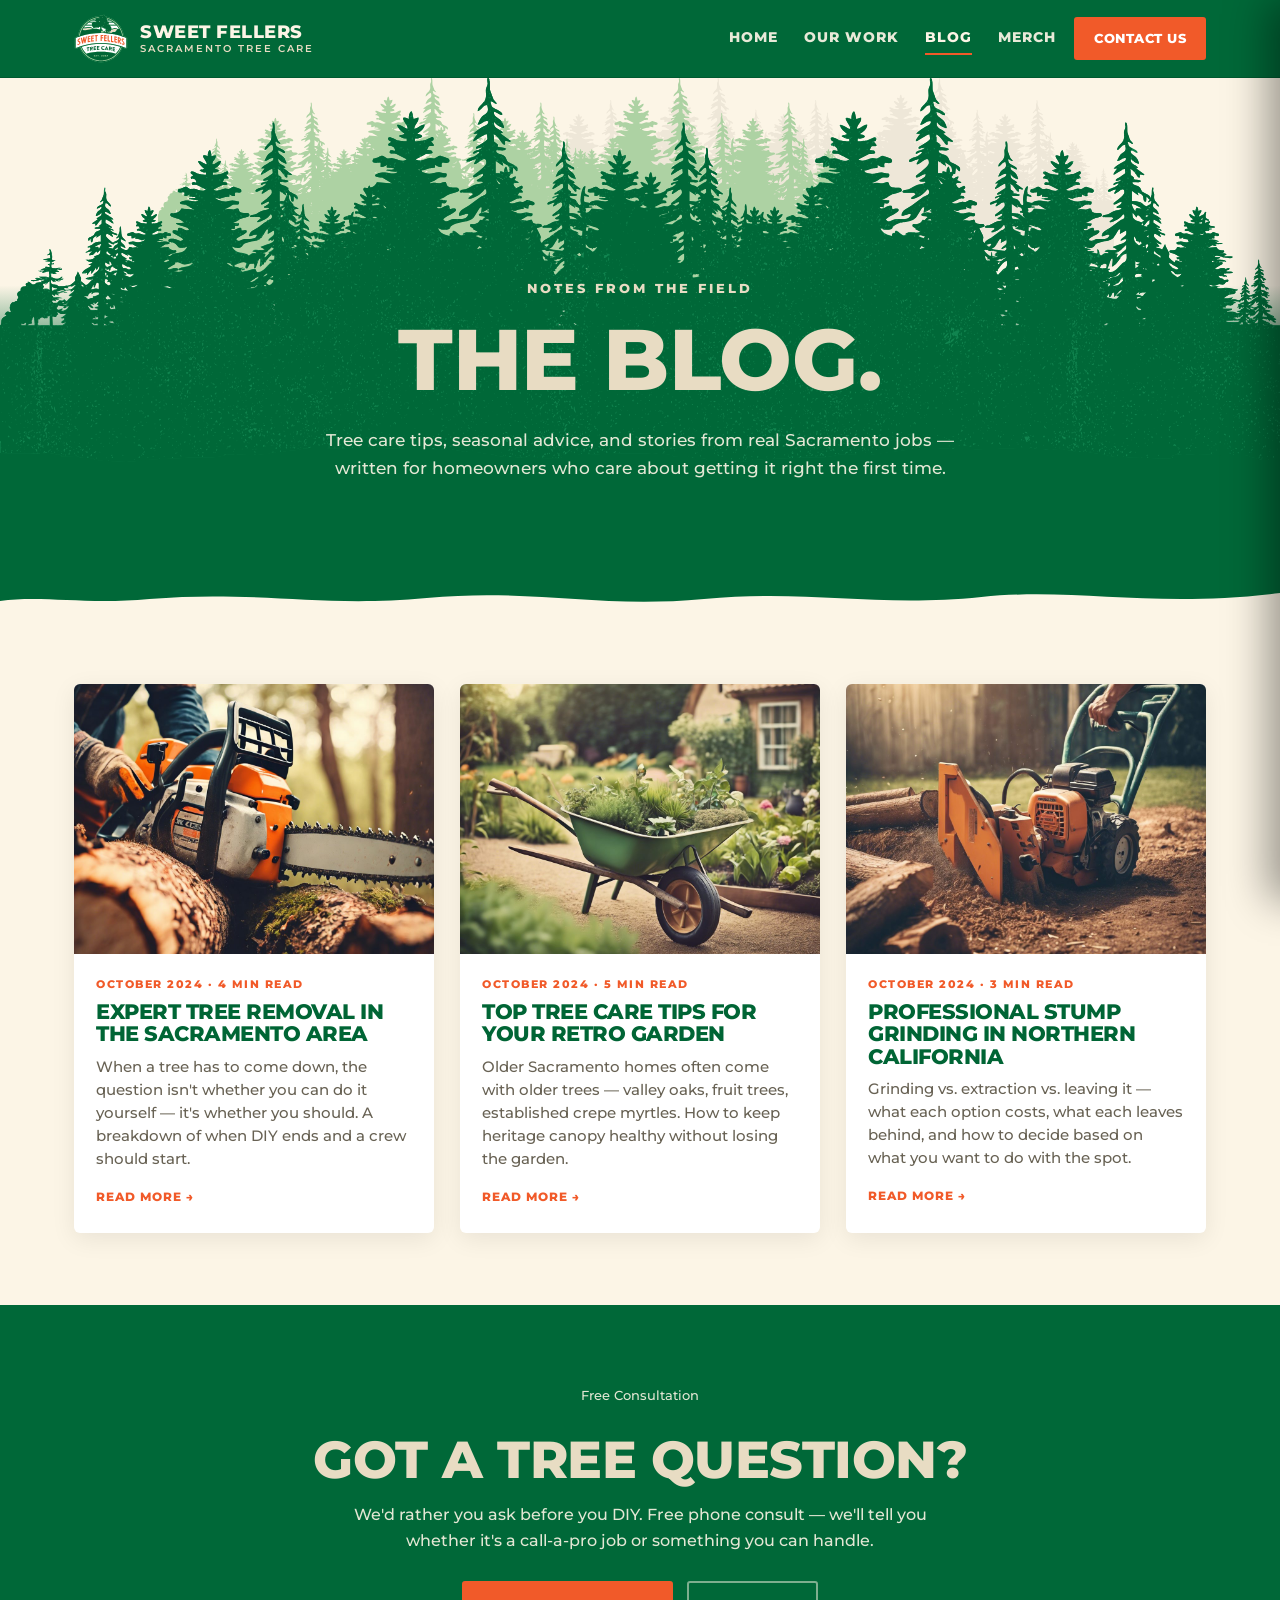
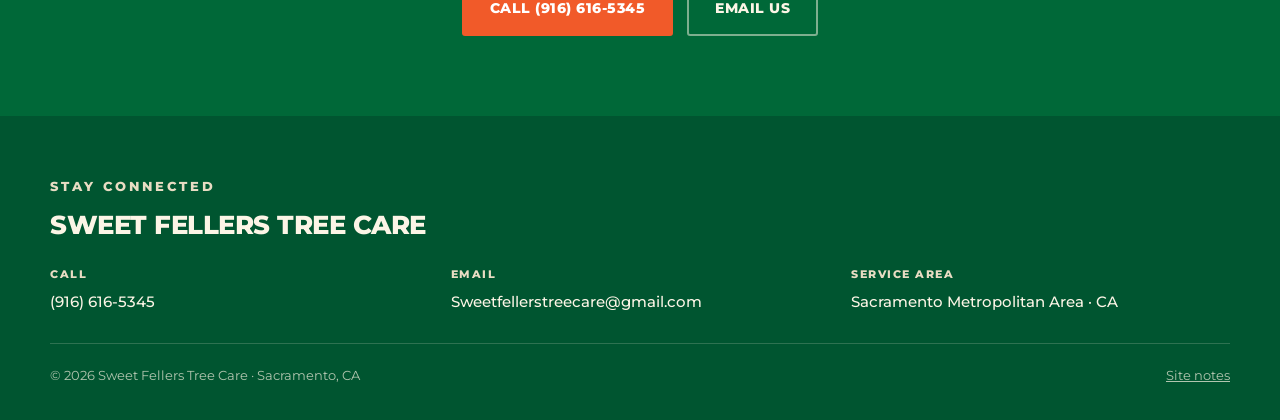
==== blog.html @ e14c0d80 "push 1 060226" ====
<!DOCTYPE html>
<html lang="en">
<head>
<meta charset="UTF-8">
<meta name="viewport" content="width=device-width, initial-scale=1">
<title>Blog · Sweet Fellers Tree Care · Tips &amp; Stories</title>
<meta name="description" content="Notes from the field — tree care tips, stories, and seasonal advice from Sweet Fellers, Sacramento's premier tree service.">
<meta name="robots" content="noindex, nofollow">
<meta name="theme-color" content="#006838">
<script src="/escrow/js/gate.js"></script>
<link rel="preconnect" href="https://fonts.googleapis.com">
<link rel="preconnect" href="https://fonts.gstatic.com" crossorigin>
<link href="https://fonts.googleapis.com/css2?family=Montserrat:wght@500;600;700;800;900&display=swap" rel="stylesheet">
<link rel="stylesheet" href="assets/pages.css">
</head>
<body>

<header class="sf-header">
  <div class="sf-header__in">
    <a href="index.html" class="sf-brand">
      <img src="assets/logo.svg" alt="Sweet Fellers tree emblem">
      <span class="wm"><span class="nm">SWEET FELLERS</span><span class="tg">SACRAMENTO TREE CARE</span></span>
    </a>
    <nav class="sf-nav" aria-label="Primary">
      <a href="index.html">Home</a>
      <a href="gallery.html">Our Work</a>
      <a href="blog.html" aria-current="page">Blog</a>
      <a href="shop.html">Merch</a>
    </nav>
    <a href="mailto:Sweetfellerstreecare@gmail.com?subject=Sweet%20Fellers%20enquiry" class="sf-cta">Contact Us</a>
    <button class="sf-burger" aria-label="Open menu" onclick="sfOpen()"><span></span><span></span><span></span></button>
  </div>
</header>

<section class="sf-hero">
  <div class="sf-hero__in">
    <p class="sf-eyebrow">Notes From The Field</p>
    <h1>The Blog.</h1>
    <p class="lede">Tree care tips, seasonal advice, and stories from real Sacramento jobs — written for homeowners who care about getting it right the first time.</p>
  </div>
</section>
<span class="torn" aria-hidden="true"><svg viewBox="0 0 1200 34" preserveAspectRatio="none"><path d="M0,0 L1200,0 L1200,15 C1080,31 1010,9 920,19 C820,30 760,11 660,21 C560,31 500,10 400,20 C300,30 240,12 140,21 C80,27 40,17 0,23 Z" fill="#006838"/></svg></span>

<section class="sf-section">
  <div class="sf-grid">
    <article class="sf-card"><div class="ph" style="background-image:url('assets/blog-tree-removal.jpg')"></div>
      <div class="body"><p class="place">October 2024 · 4 min read</p><h4>Expert Tree Removal in the Sacramento Area</h4>
        <p>When a tree has to come down, the question isn't whether you can do it yourself — it's whether you should. A breakdown of when DIY ends and a crew should start.</p>
        <span class="more">Read more →</span></div></article>
    <article class="sf-card"><div class="ph" style="background-image:url('assets/blog-retro-garden.jpg')"></div>
      <div class="body"><p class="place">October 2024 · 5 min read</p><h4>Top Tree Care Tips for Your Retro Garden</h4>
        <p>Older Sacramento homes often come with older trees — valley oaks, fruit trees, established crepe myrtles. How to keep heritage canopy healthy without losing the garden.</p>
        <span class="more">Read more →</span></div></article>
    <article class="sf-card"><div class="ph" style="background-image:url('assets/blog-stump-grinding.jpg')"></div>
      <div class="body"><p class="place">October 2024 · 3 min read</p><h4>Professional Stump Grinding in Northern California</h4>
        <p>Grinding vs. extraction vs. leaving it — what each option costs, what each leaves behind, and how to decide based on what you want to do with the spot.</p>
        <span class="more">Read more →</span></div></article>
  </div>
</section>

<section class="sf-finalcta">
  <p class="sf-eyebrow">Free Consultation</p>
  <h2>Got a tree question?</h2>
  <p>We'd rather you ask before you DIY. Free phone consult — we'll tell you whether it's a call-a-pro job or something you can handle.</p>
  <div class="sf-cta-row">
    <a href="tel:+19166165345" class="btn primary">Call (916) 616-5345</a>
    <a href="mailto:Sweetfellerstreecare@gmail.com" class="btn outline">Email Us</a>
  </div>
</section>

<footer class="sf-footer">
  <div class="sf-footer__in">
    <p class="sf-eyebrow">Stay Connected</p>
    <h3>Sweet Fellers Tree Care</h3>
    <div class="sf-foot-grid">
      <div class="sf-foot-item"><span class="label">Call</span><a href="tel:+19166165345">(916) 616-5345</a></div>
      <div class="sf-foot-item"><span class="label">Email</span><a href="mailto:Sweetfellerstreecare@gmail.com">Sweetfellerstreecare@gmail.com</a></div>
      <div class="sf-foot-item"><span class="label">Service Area</span><span class="v">Sacramento Metropolitan Area · CA</span></div>
    </div>
    <div class="sf-legal">
      <span>© <span id="sf-yr">2026</span> Sweet Fellers Tree Care · Sacramento, CA</span>
      <span><a href="navi-notes.html">Site notes</a></span>
    </div>
  </div>
</footer>

<div class="sf-drawer-ov" onclick="sfClose()"></div>
<aside class="sf-drawer" aria-label="Site menu">
  <button class="x" aria-label="Close menu" onclick="sfClose()">&times;</button>
  <a href="index.html" style="color:var(--tan)">Home</a>
  <a href="gallery.html">Our Work</a>
  <a href="blog.html">Blog</a>
  <a href="shop.html">Merch</a>
  <a href="mailto:Sweetfellerstreecare@gmail.com">Contact</a>
  <a href="tel:+19166165345">Call (916) 616-5345</a>
</aside>

<script>
function sfOpen(){document.querySelector('.sf-drawer').classList.add('open');document.querySelector('.sf-drawer-ov').classList.add('open');}
function sfClose(){document.querySelector('.sf-drawer').classList.remove('open');document.querySelector('.sf-drawer-ov').classList.remove('open');}
var y=document.getElementById('sf-yr');if(y)y.textContent=new Date().getFullYear();
</script>
</body>
</html>
---- assets/pages.css ----
/* Sweet Fellers — shared styling for the secondary pages (Our Work, Blog, Merch,
   Navi Notes). Echoes the 1:1 main page: forest green / cream / rust, Montserrat,
   organic feel, "Stay Connected" footer. Responsive (the main index is a fixed
   1728px Figma repro; these are normal fluid pages in the same visual language). */

:root{
  --green:#006838;          /* brand green (hero/footer/cta) */
  --green-dark:#005530;      /* darker green for depth */
  --green-head:#006535;      /* services heading green */
  --cream:#fcf5e6;           /* warm body bg */
  --tan:#e8dcc3;             /* headline tan on green */
  --rust:#f15a29;            /* the one "act" color */
  --rust-dark:#d94c1f;
  --ink:#686254;             /* body gray on cream */
  --soft-green:#add2a3;      /* soft testimonial green */
  --line:rgba(104,98,84,.18);
  --maxw:1180px;
  --font:'Montserrat',system-ui,-apple-system,'Segoe UI',sans-serif;
}
*,*::before,*::after{box-sizing:border-box;margin:0;padding:0}
html{scroll-behavior:smooth}
body{font-family:var(--font);background:var(--cream);color:var(--ink);line-height:1.6;
  -webkit-font-smoothing:antialiased}
img{max-width:100%;display:block}
a{color:inherit;text-decoration:none}
h1,h2,h3,h4{font-weight:800;text-transform:uppercase;line-height:1.05;letter-spacing:-.5px}

/* ── header ─────────────────────────────────────────────── */
.sf-header{position:sticky;top:0;z-index:50;background:var(--green);
  border-bottom:1px solid rgba(0,0,0,.15)}
.sf-header__in{max-width:var(--maxw);margin:0 auto;display:flex;align-items:center;
  gap:18px;padding:14px 24px}
.sf-brand{display:flex;align-items:center;gap:12px;margin-right:auto}
.sf-brand img{width:54px;height:auto}
.sf-brand .wm{display:flex;flex-direction:column;line-height:1}
.sf-brand .wm .nm{font-weight:800;font-size:18px;color:var(--cream);letter-spacing:.5px}
.sf-brand .wm .tg{font-weight:600;font-size:10px;color:var(--tan);letter-spacing:2px;margin-top:3px}
.sf-nav{display:flex;gap:26px}
.sf-nav a{font-weight:800;font-size:14px;text-transform:uppercase;letter-spacing:1px;
  color:var(--cream);opacity:.92;padding:4px 0;border-bottom:2px solid transparent;transition:.15s}
.sf-nav a:hover,.sf-nav a[aria-current="page"]{opacity:1;border-bottom-color:var(--rust)}
.sf-cta{background:var(--rust);color:#fff;font-weight:800;font-size:13px;text-transform:uppercase;
  letter-spacing:.5px;padding:11px 20px;border-radius:3px;transition:.15s}
.sf-cta:hover{background:var(--rust-dark)}
.sf-burger{display:none;background:transparent;border:0;cursor:pointer;flex-direction:column;
  gap:5px;padding:6px}
.sf-burger span{width:24px;height:2px;background:var(--cream);border-radius:2px}

/* ── organic torn edge (green↔cream) ────────────────────── */
.torn{display:block;width:100%;height:34px;line-height:0}
.torn svg{width:100%;height:100%;display:block}

/* ── hero / subhero band ────────────────────────────────── */
/* Hero echoes the homepage's LAYERED treeline (Figma depth): a cream sky fading into
   the green band, with the dark front canopy (imgGroup3, full-width, bottom-anchored)
   in front and the pale (imgVector) + soft-green (imgVector1) distant rows behind it,
   offset horizontally and sized smaller (auto height = natural aspect, no horizontal
   stretch). The back rows sit higher (position:top) so their baselines land in the
   cream zone, not on green — so no stray cream seam line. */
.sf-hero{position:relative;background:var(--green);color:var(--cream);overflow:hidden;
  padding:200px 24px 96px;text-align:center}
/* cream→green sky: soft fade, bottom is solid green so the strip's own edge is
   invisible against the hero behind it. */
.sf-hero::before{content:"";position:absolute;left:0;right:0;top:0;
  height:clamp(240px,30vw,440px);z-index:0;
  background:linear-gradient(var(--cream) 0%,var(--cream) 54%,var(--green) 80%,var(--green) 100%)}
/* layered treeline: dark front (full) + pale & soft-green distant rows offset behind. */
.sf-hero::after{content:"";position:absolute;left:0;right:0;top:0;
  height:clamp(240px,30vw,440px);z-index:1;pointer-events:none;
  background:
    url('imgGroup3.svg') no-repeat bottom center,
    url('imgVector1.svg') no-repeat 28% top,
    url('imgVector.svg') no-repeat 74% top;
  background-size:100% 100%, 56% auto, 50% auto}
.sf-hero__in{position:relative;z-index:2;max-width:900px;margin:0 auto}
.sf-eyebrow{font-weight:800;font-size:13px;letter-spacing:3px;text-transform:uppercase;
  color:var(--tan);margin-bottom:16px}
.sf-hero h1{font-size:clamp(40px,7vw,86px);color:var(--tan)}
.sf-hero p.lede{margin:22px auto 0;max-width:640px;font-weight:500;font-size:17px;
  color:rgba(252,245,230,.9);text-transform:none;letter-spacing:0}

/* ── content sections (cream) ───────────────────────────── */
.sf-section{max-width:var(--maxw);margin:0 auto;padding:72px 24px}
.sf-section__head{text-align:center;margin-bottom:44px}
.sf-section__head .sf-eyebrow{color:var(--rust)}
.sf-section__head h2{font-size:clamp(30px,4.5vw,56px);color:var(--green-head)}
.sf-section__head p{text-transform:none;letter-spacing:0;font-weight:500;color:var(--ink);
  max-width:620px;margin:14px auto 0}

/* ── cards (Our Work / Blog) ────────────────────────────── */
.sf-grid{display:grid;grid-template-columns:repeat(auto-fill,minmax(320px,1fr));gap:26px}
.sf-card{background:#fff;border-radius:6px;overflow:hidden;box-shadow:0 6px 24px rgba(0,0,0,.08);
  display:flex;flex-direction:column;transition:transform .18s,box-shadow .18s}
.sf-card:hover{transform:translateY(-4px);box-shadow:0 14px 36px rgba(0,0,0,.14)}
.sf-card .ph{aspect-ratio:4/3;background-size:cover;background-position:center}
.sf-card .body{padding:22px 22px 26px;display:flex;flex-direction:column;flex:1}
.sf-card .place{font-weight:800;font-size:11px;letter-spacing:1.5px;color:var(--rust);
  text-transform:uppercase;margin-bottom:8px}
.sf-card h4{font-size:21px;color:var(--green-head);margin-bottom:10px}
.sf-card p{text-transform:none;letter-spacing:0;font-weight:500;font-size:14.5px;color:var(--ink)}
.sf-card .more{margin-top:16px;font-weight:800;font-size:12px;letter-spacing:1px;color:var(--rust);
  text-transform:uppercase}

/* ── buttons ────────────────────────────────────────────── */
.btn{display:inline-block;font-weight:800;font-size:14px;text-transform:uppercase;letter-spacing:.5px;
  padding:14px 26px;border-radius:3px;transition:.15s;cursor:pointer;border:2px solid transparent}
.btn.primary{background:var(--rust);color:#fff}
.btn.primary:hover{background:var(--rust-dark)}
.btn.outline{background:transparent;color:var(--cream);border-color:rgba(252,245,230,.5)}
.btn.outline:hover{border-color:var(--cream)}
.btn.green{background:var(--green);color:var(--cream)}
.btn.green:hover{background:var(--green-dark)}

/* ── final CTA band ─────────────────────────────────────── */
.sf-finalcta{background:var(--green);color:var(--cream);text-align:center;padding:80px 24px}
.sf-finalcta h2{font-size:clamp(30px,4.5vw,52px);color:var(--tan);margin-bottom:14px}
.sf-finalcta p{text-transform:none;letter-spacing:0;font-weight:500;max-width:600px;margin:0 auto 28px;
  color:rgba(252,245,230,.9)}
.sf-cta-row{display:flex;gap:14px;justify-content:center;flex-wrap:wrap}

/* ── footer (Stay Connected) ────────────────────────────── */
.sf-footer{background:var(--green-dark);color:var(--cream);padding:60px 24px 34px}
.sf-footer__in{max-width:var(--maxw);margin:0 auto}
.sf-footer .sf-eyebrow{color:var(--tan)}
.sf-footer h3{font-size:26px;color:var(--cream);margin-bottom:26px}
.sf-foot-grid{display:grid;grid-template-columns:repeat(auto-fit,minmax(200px,1fr));gap:22px;
  padding-bottom:28px;border-bottom:1px solid rgba(252,245,230,.18)}
.sf-foot-item .label{display:block;font-weight:800;font-size:11px;letter-spacing:1.5px;
  color:var(--tan);text-transform:uppercase;margin-bottom:6px}
.sf-foot-item a,.sf-foot-item span.v{font-weight:500;text-transform:none;letter-spacing:0;font-size:15px}
.sf-foot-item a:hover{color:var(--rust)}
.sf-legal{display:flex;justify-content:space-between;flex-wrap:wrap;gap:10px;margin-top:22px;
  font-size:12.5px;color:rgba(252,245,230,.7);text-transform:none;letter-spacing:0}
.sf-legal a{text-decoration:underline}
.sf-legal a:hover{color:var(--rust)}

/* ── mobile drawer ──────────────────────────────────────── */
.sf-drawer-ov{position:fixed;inset:0;background:rgba(0,0,0,.5);opacity:0;visibility:hidden;
  transition:.2s;z-index:60}
.sf-drawer-ov.open{opacity:1;visibility:visible}
.sf-drawer{position:fixed;top:0;right:0;height:100%;width:280px;max-width:84vw;background:var(--green);
  z-index:70;transform:translateX(100%);transition:.22s;padding:74px 26px 26px;display:flex;
  flex-direction:column;gap:4px;box-shadow:-12px 0 40px rgba(0,0,0,.4)}
.sf-drawer.open{transform:translateX(0)}
.sf-drawer a{font-weight:800;text-transform:uppercase;font-size:15px;letter-spacing:1px;
  color:var(--cream);padding:13px 0;border-bottom:1px solid rgba(252,245,230,.12)}
.sf-drawer a:hover{color:var(--rust)}
.sf-drawer .x{position:absolute;top:18px;right:22px;background:0;border:0;color:var(--cream);
  font-size:30px;cursor:pointer;line-height:1}

@media(max-width:760px){
  .sf-nav,.sf-header .sf-cta{display:none}
  .sf-burger{display:flex}
  .sf-section{padding:54px 20px}
  .sf-hero{padding:64px 20px 74px}
}
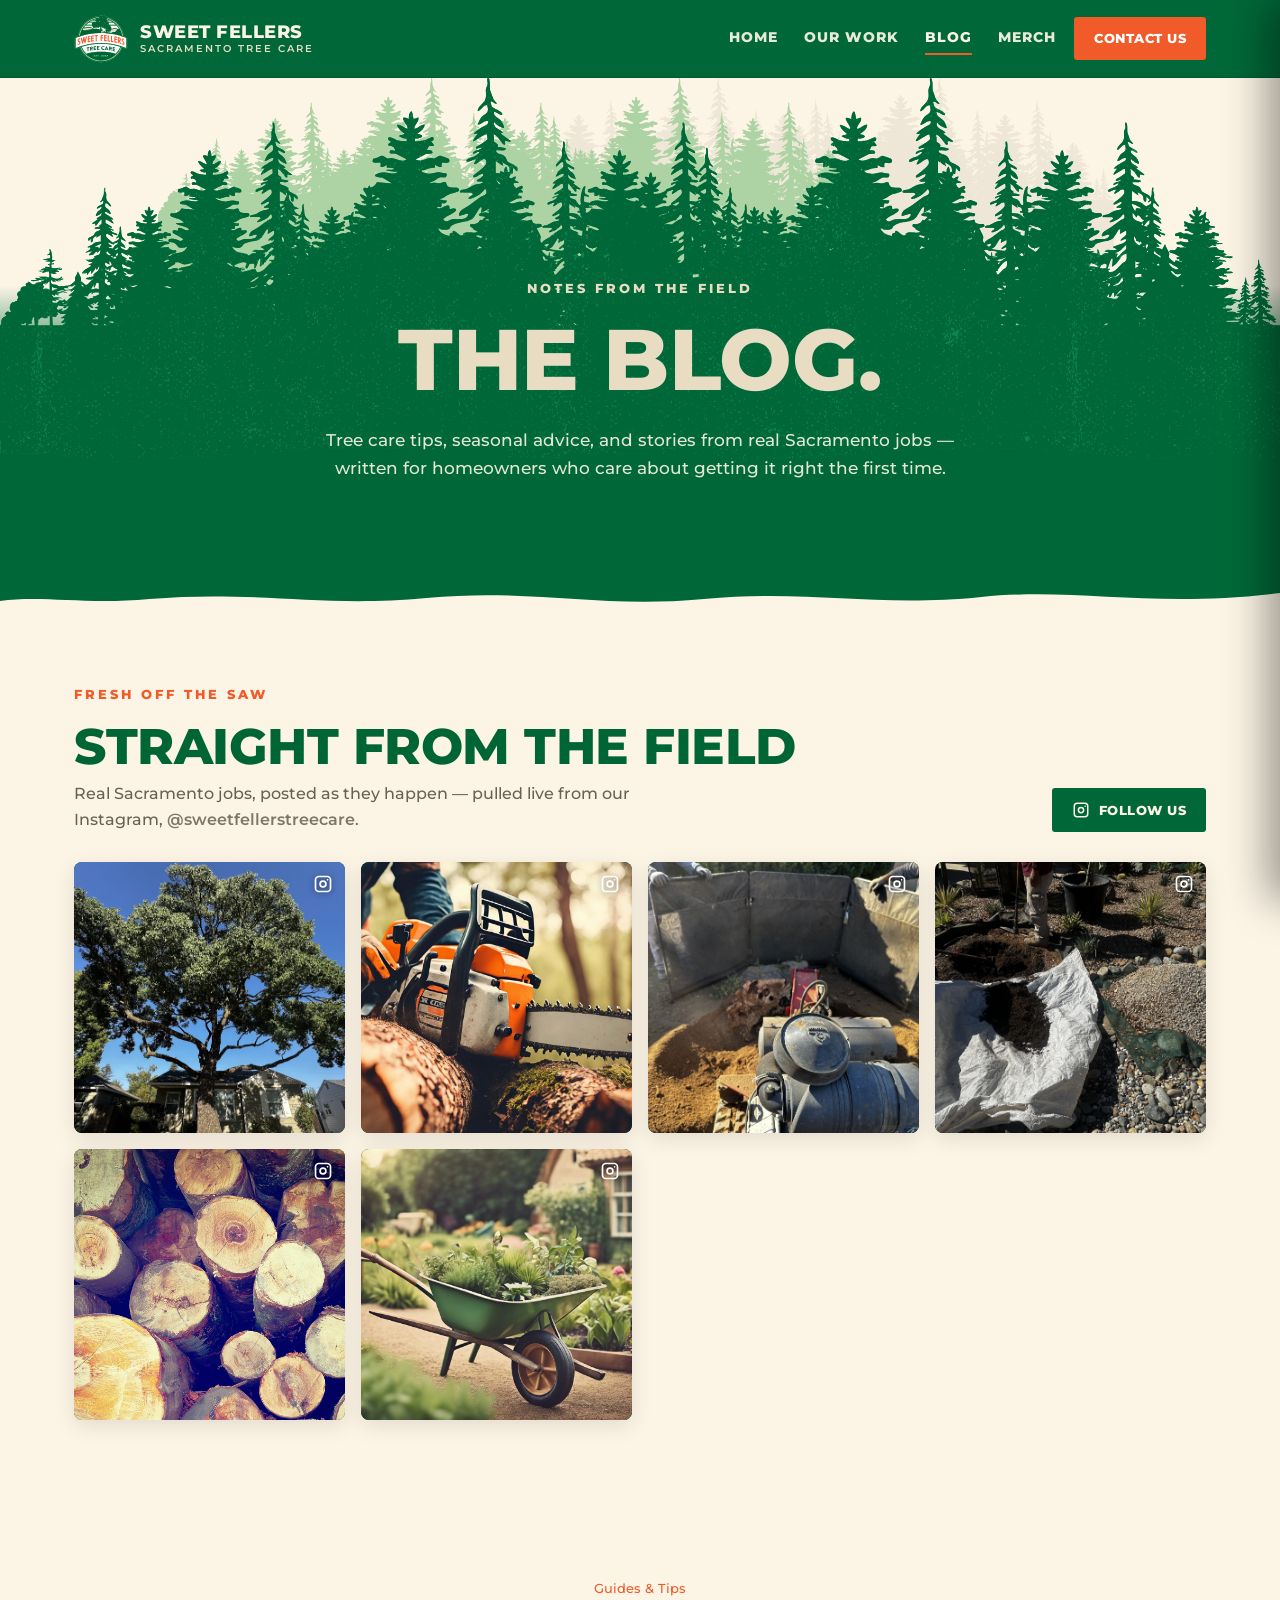
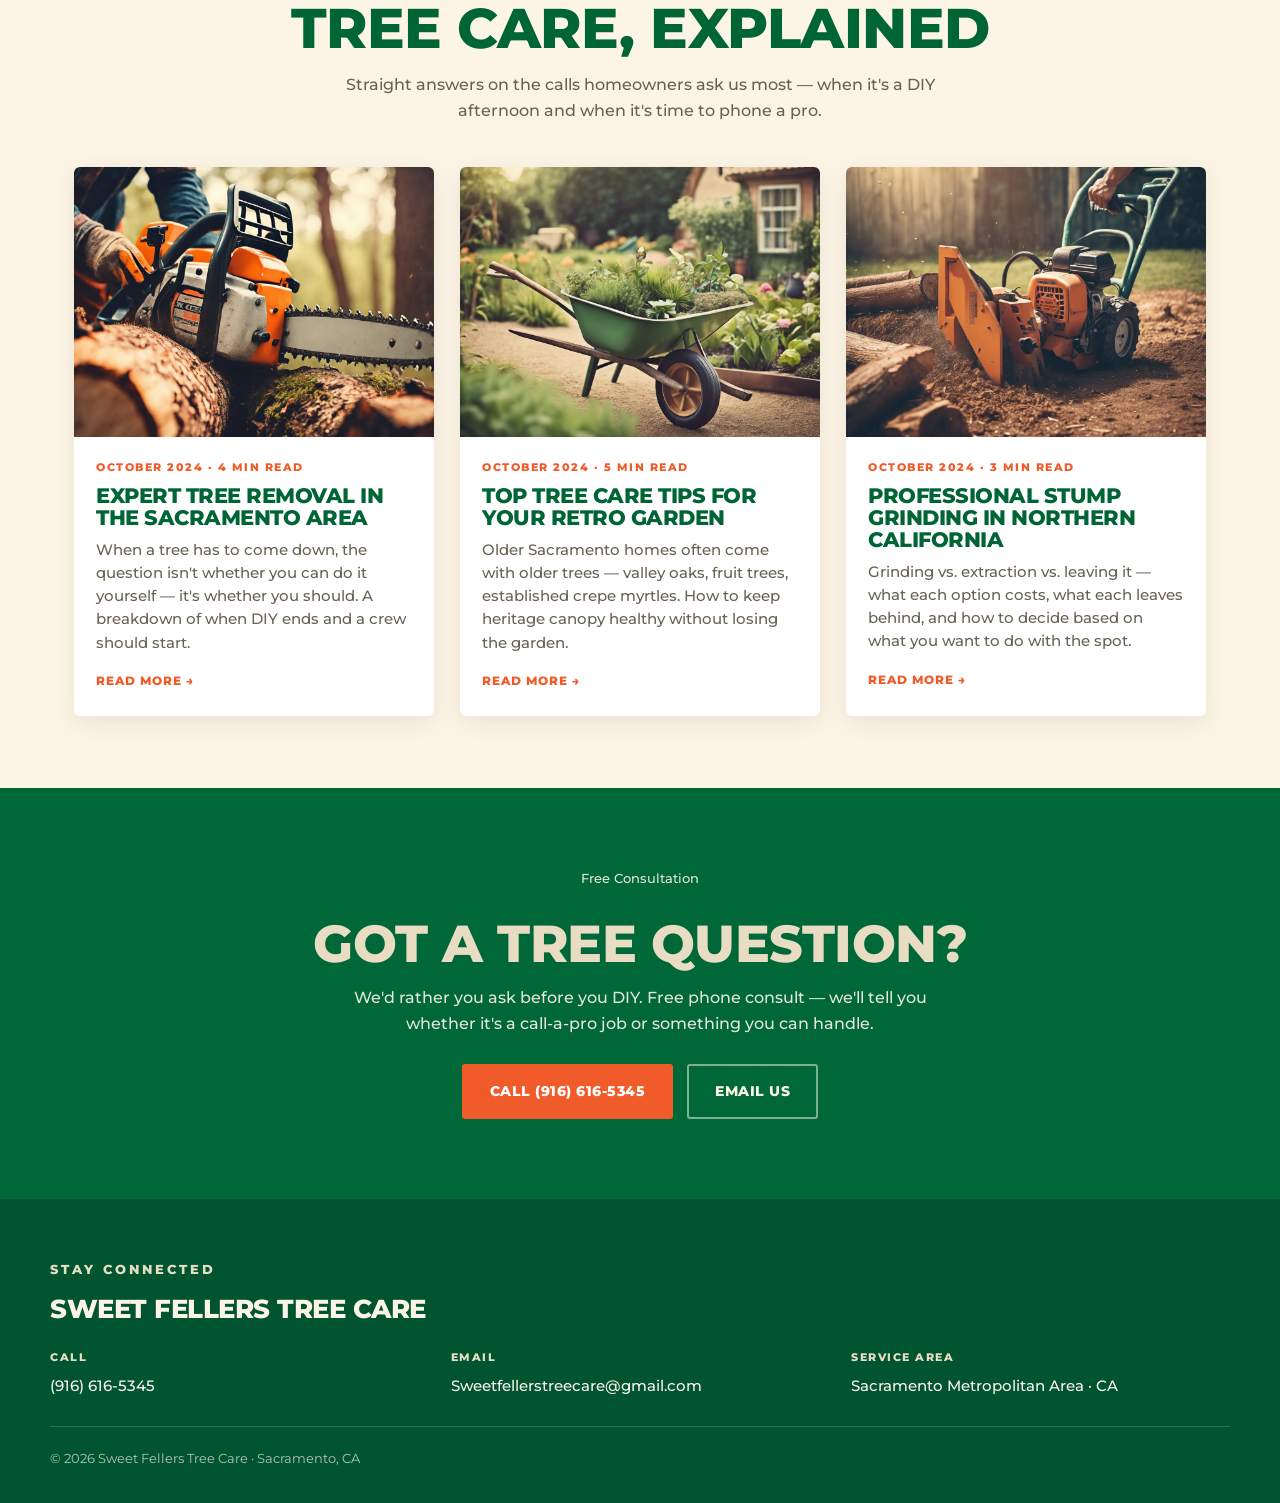
==== commit 2df90353: "Strip Navi Notes + preview scaffolding; add live Instagram feed to blog - Remove navi-notes.html and" ====
--- a/blog.html
+++ b/blog.html
@@ -5,9 +5,7 @@
 <meta name="viewport" content="width=device-width, initial-scale=1">
 <title>Blog · Sweet Fellers Tree Care · Tips &amp; Stories</title>
 <meta name="description" content="Notes from the field — tree care tips, stories, and seasonal advice from Sweet Fellers, Sacramento's premier tree service.">
-<meta name="robots" content="noindex, nofollow">
 <meta name="theme-color" content="#006838">
-<script src="/escrow/js/gate.js"></script>
 <link rel="preconnect" href="https://fonts.googleapis.com">
 <link rel="preconnect" href="https://fonts.gstatic.com" crossorigin>
 <link href="https://fonts.googleapis.com/css2?family=Montserrat:wght@500;600;700;800;900&display=swap" rel="stylesheet">
@@ -41,7 +39,28 @@
 </section>
 <span class="torn" aria-hidden="true"><svg viewBox="0 0 1200 34" preserveAspectRatio="none"><path d="M0,0 L1200,0 L1200,15 C1080,31 1010,9 920,19 C820,30 760,11 660,21 C560,31 500,10 400,20 C300,30 240,12 140,21 C80,27 40,17 0,23 Z" fill="#006838"/></svg></span>
 
+<!-- ── Instagram: live feed from @sweetfellerstreecare (auto-updating via Behold) ── -->
+<section class="sf-section sf-ig" aria-label="Latest from our Instagram">
+  <div class="sf-ig__head">
+    <div>
+      <p class="sf-eyebrow">Fresh Off The Saw</p>
+      <h2>Straight From The Field</h2>
+      <p class="sub">Real Sacramento jobs, posted as they happen — pulled live from our Instagram, <span class="sf-ig__handle">@sweetfellerstreecare</span>.</p>
+    </div>
+    <a class="sf-ig__follow" href="https://www.instagram.com/sweetfellerstreecare/" target="_blank" rel="noopener">
+      <svg viewBox="0 0 24 24" aria-hidden="true"><path d="M7 2h10a5 5 0 0 1 5 5v10a5 5 0 0 1-5 5H7a5 5 0 0 1-5-5V7a5 5 0 0 1 5-5Zm0 2a3 3 0 0 0-3 3v10a3 3 0 0 0 3 3h10a3 3 0 0 0 3-3V7a3 3 0 0 0-3-3H7Zm5 3.5A4.5 4.5 0 1 1 12 16.5 4.5 4.5 0 0 1 12 7.5Zm0 2A2.5 2.5 0 1 0 12 14.5 2.5 2.5 0 0 0 12 9.5ZM17.5 6a1 1 0 1 1 0 2 1 1 0 0 1 0-2Z"/></svg>
+      Follow Us
+    </a>
+  </div>
+  <div id="sf-ig-grid" class="sf-ig__grid"><!-- tiles injected by JS --></div>
+</section>
+
 <section class="sf-section">
+  <div class="sf-section__head">
+    <p class="sf-eyebrow">Guides &amp; Tips</p>
+    <h2>Tree Care, Explained</h2>
+    <p>Straight answers on the calls homeowners ask us most — when it's a DIY afternoon and when it's time to phone a pro.</p>
+  </div>
   <div class="sf-grid">
     <article class="sf-card"><div class="ph" style="background-image:url('assets/blog-tree-removal.jpg')"></div>
       <div class="body"><p class="place">October 2024 · 4 min read</p><h4>Expert Tree Removal in the Sacramento Area</h4>
@@ -79,7 +98,6 @@
     </div>
     <div class="sf-legal">
       <span>© <span id="sf-yr">2026</span> Sweet Fellers Tree Care · Sacramento, CA</span>
-      <span><a href="navi-notes.html">Site notes</a></span>
     </div>
   </div>
 </footer>
@@ -100,5 +118,76 @@
 function sfClose(){document.querySelector('.sf-drawer').classList.remove('open');document.querySelector('.sf-drawer-ov').classList.remove('open');}
 var y=document.getElementById('sf-yr');if(y)y.textContent=new Date().getFullYear();
 </script>
+
+<!-- ── Live Instagram tiles (auto-updating via Behold JSON feed) ──────────────────
+     TO GO LIVE: 1) create a free feed at behold.so  2) connect @sweetfellerstreecare
+     3) paste the feed ID into FEED_ID below. Until then (and if the feed ever fails)
+     the grid shows our own job photos linking straight to the Instagram profile. -->
+<script>
+(function(){
+  var FEED_ID = "";                 /* ← paste Behold feed ID here to activate the live feed */
+  var MAX = 8;
+  var PROFILE = "https://www.instagram.com/sweetfellerstreecare/";
+  var grid = document.getElementById('sf-ig-grid');
+  if(!grid) return;
+
+  var IG='<path d="M7 2h10a5 5 0 0 1 5 5v10a5 5 0 0 1-5 5H7a5 5 0 0 1-5-5V7a5 5 0 0 1 5-5Zm0 2a3 3 0 0 0-3 3v10a3 3 0 0 0 3 3h10a3 3 0 0 0 3-3V7a3 3 0 0 0-3-3H7Zm5 3.5A4.5 4.5 0 1 1 12 16.5 4.5 4.5 0 0 1 12 7.5Zm0 2A2.5 2.5 0 1 0 12 14.5 2.5 2.5 0 0 0 12 9.5ZM17.5 6a1 1 0 1 1 0 2 1 1 0 0 1 0-2Z"/>';
+  var PLAY='<path d="M8 5v14l11-7z"/>';
+  var CAR='<path d="M8 3h10a3 3 0 0 1 3 3v10h-2V6a1 1 0 0 0-1-1H8V3Zm-3 4h9a2 2 0 0 1 2 2v9a2 2 0 0 1-2 2H5a2 2 0 0 1-2-2V9a2 2 0 0 1 2-2Z"/>';
+  var HEART='<path d="M12 21s-6.7-4.35-9.3-8.04C.9 10.27 1.7 6.6 4.9 5.7c1.9-.53 3.8.3 4.7 1.6l.4.6.4-.6c.9-1.3 2.8-2.13 4.7-1.6 3.2.9 4 4.57 2.2 7.26C18.7 16.65 12 21 12 21Z"/>';
+  var CHAT='<path d="M12 3C6.8 3 2.5 6.4 2.5 10.6c0 2.1 1.1 4 2.9 5.4-.1 1.1-.6 2.4-1.6 3.6 1.8-.2 3.4-.9 4.6-1.8 1.1.3 2.3.5 3.1.5 5.2 0 9.5-3.4 9.5-7.7S17.2 3 12 3Z"/>';
+  function svg(p){return '<svg viewBox="0 0 24 24" aria-hidden="true">'+p+'</svg>';}
+  function esc(s){return (s||'').replace(/[&<>"]/g,function(c){return {'&':'&amp;','<':'&lt;','>':'&gt;','"':'&quot;'}[c];});}
+  function fmt(n){return n>=1000?(n/1000).toFixed(1).replace(/\.0$/,'')+'k':String(n);}
+
+  function skeleton(){var h='';for(var i=0;i<MAX;i++)h+='<span class="sf-ig__tile sf-ig__skel"></span>';grid.innerHTML=h;}
+
+  function tileHTML(o){
+    var badge = o.type==='VIDEO'?PLAY:(o.type==='CAROUSEL_ALBUM'?CAR:IG);
+    var meta='';
+    if(o.likes!=null||o.comments!=null){
+      meta='<span class="sf-ig__meta"><span>'+svg(HEART)+fmt(o.likes||0)+'</span>'+
+           '<span>'+svg(CHAT)+fmt(o.comments||0)+'</span></span>';
+    }
+    var cap = o.cap?esc(o.cap):'View on Instagram';
+    return '<a class="sf-ig__tile" href="'+o.href+'" target="_blank" rel="noopener" aria-label="'+esc((o.cap||'View on Instagram').slice(0,90))+'">'+
+      '<img src="'+o.img+'" alt="'+esc(o.alt)+'" loading="lazy">'+
+      '<span class="sf-ig__badge">'+svg(badge)+'</span>'+
+      '<span class="sf-ig__ov"><span class="sf-ig__cap">'+cap+'</span>'+meta+'</span></a>';
+  }
+
+  function render(items){grid.innerHTML=items.slice(0,MAX).map(tileHTML).join('');}
+
+  /* graceful fallback: our own job photos → link to the IG profile */
+  var FALLBACK=[
+    {img:'assets/oak-over-house.jpg',alt:'Large oak limbed back over a Sacramento home'},
+    {img:'assets/blog-tree-removal.jpg',alt:'Tree removal in progress'},
+    {img:'assets/stump-grinder-job.jpg',alt:'Stump grinding job'},
+    {img:'assets/landscape-work.jpg',alt:'Finished landscape after tree work'},
+    {img:'assets/hero-logs.jpg',alt:'Bucked logs after a removal'},
+    {img:'assets/blog-retro-garden.jpg',alt:'Heritage garden tree care'}
+  ];
+  function fallback(){render(FALLBACK.map(function(f){return {href:PROFILE,img:f.img,alt:f.alt,cap:'',type:'IMAGE',likes:null,comments:null};}));}
+
+  if(!FEED_ID){fallback();return;}
+  skeleton();
+  fetch('https://feeds.behold.so/'+FEED_ID,{cache:'no-store'})
+    .then(function(r){if(!r.ok)throw 0;return r.json();})
+    .then(function(d){
+      var posts=(d&&d.posts)||[];
+      if(!posts.length){fallback();return;}
+      render(posts.map(function(p){
+        var s=p.sizes||{};
+        var img=(p.mediaType==='VIDEO'&&p.thumbnailUrl)?p.thumbnailUrl:
+                ((s.medium&&s.medium.mediaUrl)||(s.large&&s.large.mediaUrl)||p.mediaUrl);
+        return {href:p.permalink||PROFILE,img:img,
+          alt:p.altText||p.prunedCaption||'Sweet Fellers Instagram post',
+          cap:p.prunedCaption||p.caption||'',type:p.mediaType,
+          likes:p.likeCount,comments:p.commentsCount};
+      }));
+    })
+    .catch(fallback);
+})();
+</script>
 </body>
 </html>
--- a/assets/pages.css
+++ b/assets/pages.css
@@ -1,5 +1,5 @@
-/* Sweet Fellers — shared styling for the secondary pages (Our Work, Blog, Merch,
-   Navi Notes). Echoes the 1:1 main page: forest green / cream / rust, Montserrat,
+/* Sweet Fellers — shared styling for the secondary pages (Our Work, Blog, Merch).
+   Echoes the 1:1 main page: forest green / cream / rust, Montserrat,
    organic feel, "Stay Connected" footer. Responsive (the main index is a fixed
    1728px Figma repro; these are normal fluid pages in the same visual language). */
 
@@ -148,9 +148,57 @@
 .sf-drawer .x{position:absolute;top:18px;right:22px;background:0;border:0;color:var(--cream);
   font-size:30px;cursor:pointer;line-height:1}
 
+/* ── Instagram feed (live, auto-updating via Behold; custom tiles) ─ */
+.sf-ig__head{display:flex;align-items:flex-end;justify-content:space-between;gap:18px;
+  flex-wrap:wrap;margin-bottom:30px}
+.sf-ig__head .sf-eyebrow{color:var(--rust)}
+.sf-ig__head h2{font-size:clamp(28px,4.2vw,50px);color:var(--green-head)}
+.sf-ig__head .sub{text-transform:none;letter-spacing:0;font-weight:500;color:var(--ink);
+  margin-top:8px;max-width:560px}
+.sf-ig__follow{display:inline-flex;align-items:center;gap:9px;background:var(--green);color:var(--cream);
+  font-weight:800;font-size:13px;text-transform:uppercase;letter-spacing:.5px;padding:12px 20px;
+  border-radius:3px;white-space:nowrap;transition:.15s}
+.sf-ig__follow:hover{background:var(--green-dark);color:var(--cream)}
+.sf-ig__follow svg{width:18px;height:18px;fill:currentColor}
+.sf-ig__handle{font-weight:600;opacity:.85}
+
+.sf-ig__grid{display:grid;grid-template-columns:repeat(2,1fr);gap:12px}
+@media(min-width:560px){.sf-ig__grid{grid-template-columns:repeat(3,1fr)}}
+@media(min-width:900px){.sf-ig__grid{grid-template-columns:repeat(4,1fr);gap:16px}}
+
+.sf-ig__tile{position:relative;display:block;aspect-ratio:1/1;border-radius:8px;overflow:hidden;
+  background:var(--green-dark);box-shadow:0 6px 22px rgba(0,0,0,.10)}
+.sf-ig__tile img{width:100%;height:100%;object-fit:cover;transition:transform .45s ease}
+.sf-ig__tile:hover img,.sf-ig__tile:focus-visible img{transform:scale(1.07)}
+.sf-ig__tile:focus-visible{outline:3px solid var(--rust);outline-offset:2px}
+/* badge (IG / video / carousel glyph), always visible */
+.sf-ig__badge{position:absolute;top:9px;right:9px;width:26px;height:26px;display:grid;place-items:center;
+  color:#fff;filter:drop-shadow(0 1px 3px rgba(0,0,0,.5));pointer-events:none}
+.sf-ig__badge svg{width:20px;height:20px;fill:currentColor}
+/* hover/focus overlay: caption + engagement */
+.sf-ig__ov{position:absolute;inset:0;display:flex;flex-direction:column;justify-content:flex-end;
+  gap:9px;padding:14px;color:#fff;text-transform:none;letter-spacing:0;
+  background:linear-gradient(to top,rgba(0,42,22,.9) 0%,rgba(0,42,22,.32) 48%,rgba(0,42,22,0) 74%);
+  opacity:0;transition:opacity .25s ease}
+.sf-ig__tile:hover .sf-ig__ov,.sf-ig__tile:focus-visible .sf-ig__ov{opacity:1}
+.sf-ig__cap{font-size:12.5px;font-weight:600;line-height:1.42;
+  display:-webkit-box;-webkit-line-clamp:3;-webkit-box-orient:vertical;overflow:hidden}
+.sf-ig__meta{display:flex;gap:15px;font-size:12px;font-weight:800;letter-spacing:.3px}
+.sf-ig__meta span{display:inline-flex;align-items:center;gap:5px}
+.sf-ig__meta svg{width:14px;height:14px;fill:currentColor}
+/* loading skeleton */
+.sf-ig__skel{background:linear-gradient(100deg,#0c4f31 30%,#13653f 50%,#0c4f31 70%);
+  background-size:200% 100%;animation:sfIgShim 1.2s linear infinite}
+@keyframes sfIgShim{to{background-position:-200% 0}}
+@media(prefers-reduced-motion:reduce){
+  .sf-ig__tile img,.sf-ig__ov{transition:none}
+  .sf-ig__skel{animation:none}
+}
+
 @media(max-width:760px){
   .sf-nav,.sf-header .sf-cta{display:none}
   .sf-burger{display:flex}
   .sf-section{padding:54px 20px}
   .sf-hero{padding:64px 20px 74px}
+  .sf-ig__follow{padding:11px 16px}
 }
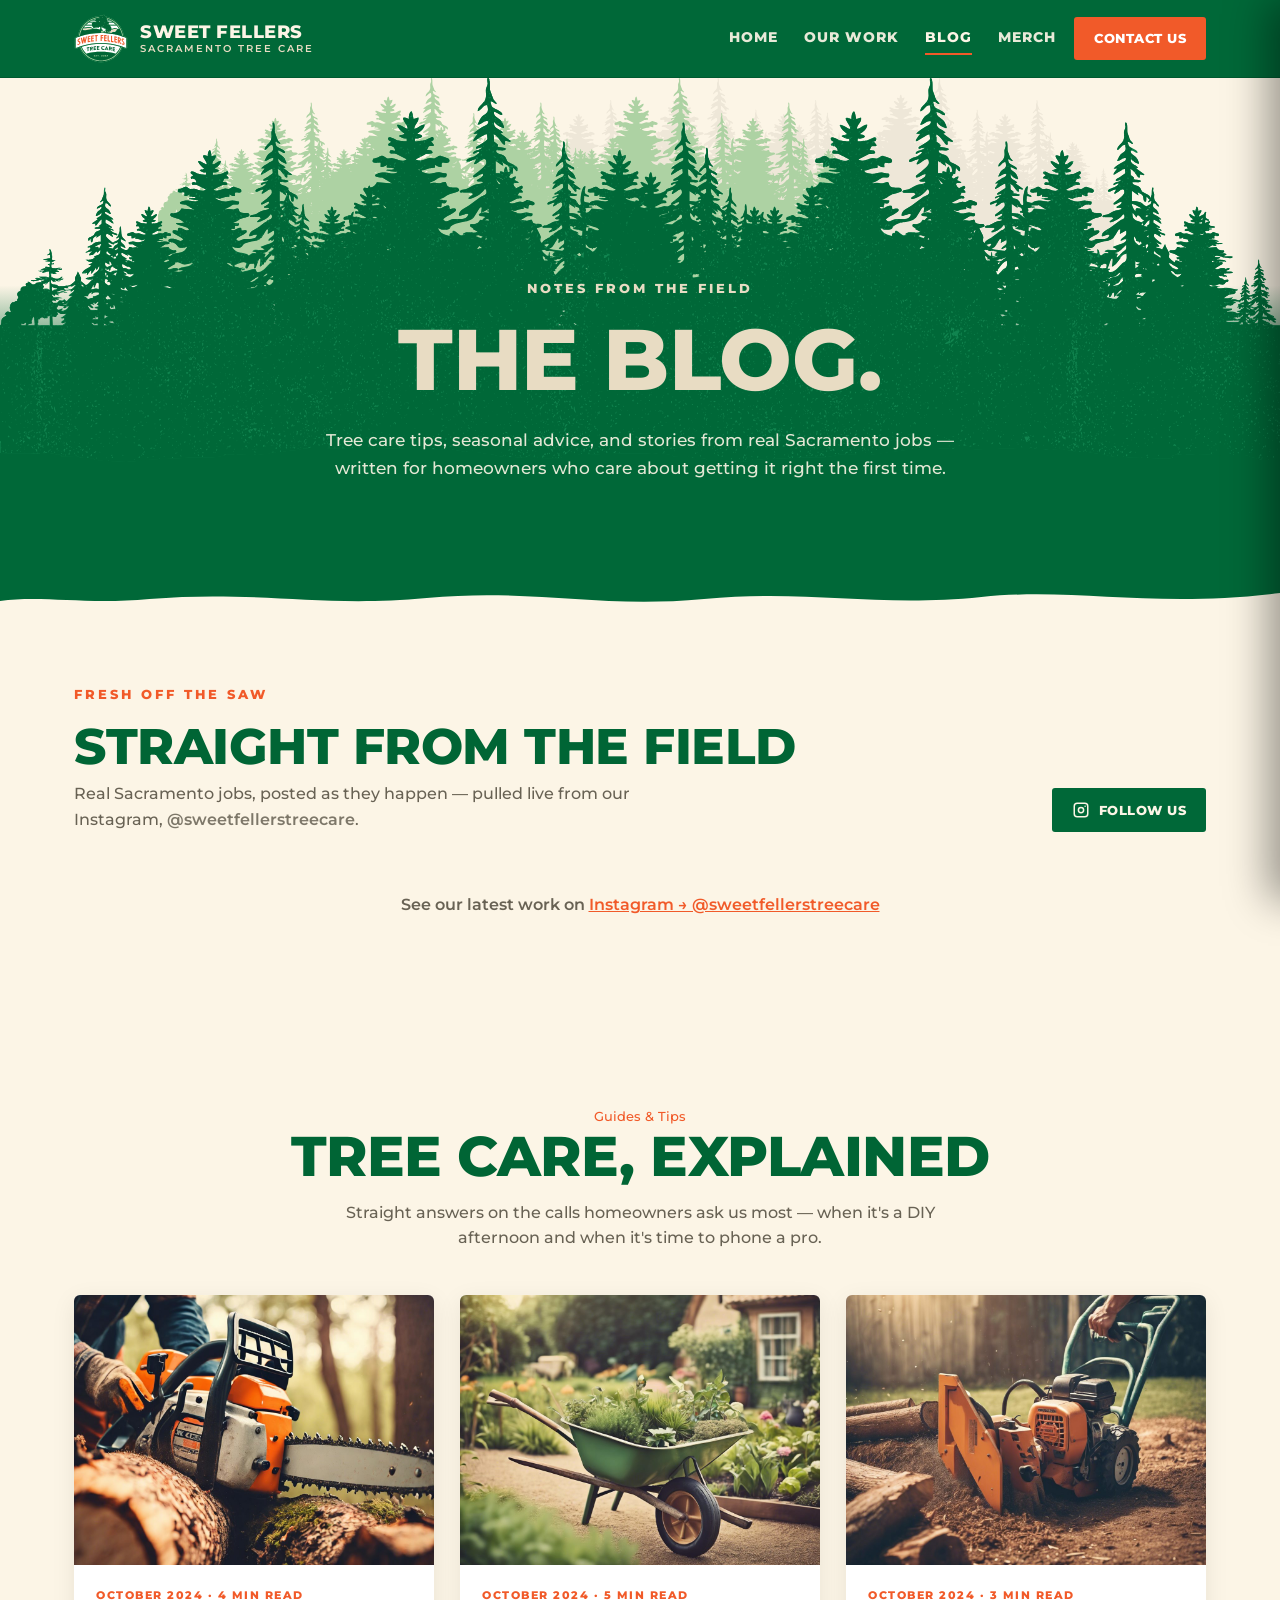
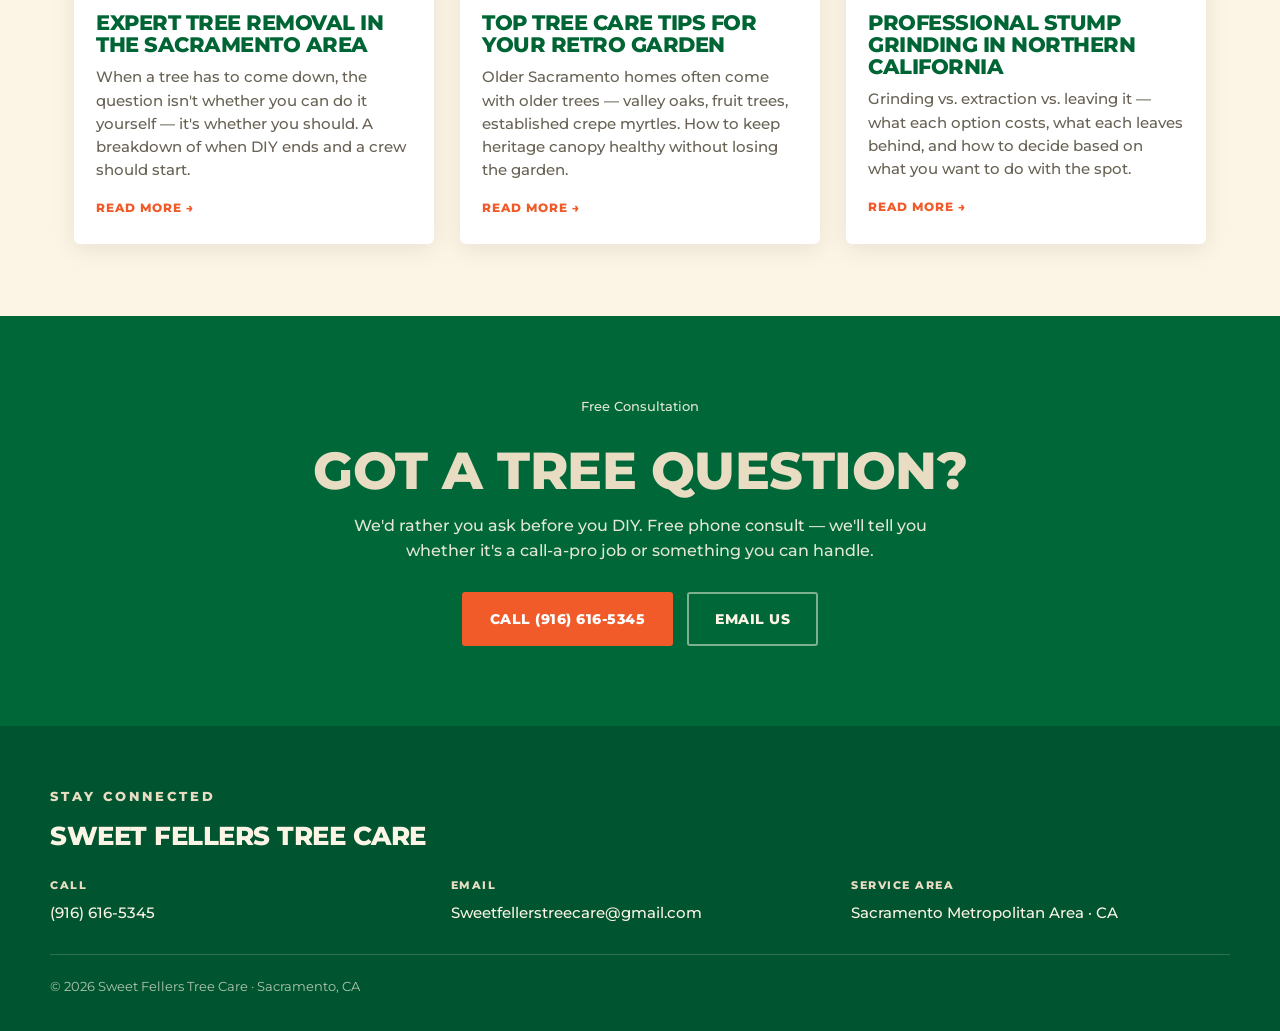
==== commit 0eb25b8d: "Swap blog Instagram feed to Elfsight widget Replace the custom JS tile feed on blog.html with an Elf" ====
--- a/blog.html
+++ b/blog.html
@@ -39,7 +39,7 @@
 </section>
 <span class="torn" aria-hidden="true"><svg viewBox="0 0 1200 34" preserveAspectRatio="none"><path d="M0,0 L1200,0 L1200,15 C1080,31 1010,9 920,19 C820,30 760,11 660,21 C560,31 500,10 400,20 C300,30 240,12 140,21 C80,27 40,17 0,23 Z" fill="#006838"/></svg></span>
 
-<!-- ── Instagram: live feed from @sweetfellerstreecare (auto-updating via Behold) ── -->
+<!-- ── Instagram: live feed from @sweetfellerstreecare (Elfsight widget) ── -->
 <section class="sf-section sf-ig" aria-label="Latest from our Instagram">
   <div class="sf-ig__head">
     <div>
@@ -52,7 +52,15 @@
       Follow Us
     </a>
   </div>
-  <div id="sf-ig-grid" class="sf-ig__grid"><!-- tiles injected by JS --></div>
+  <!-- Elfsight Instagram Feed widget for @sweetfellerstreecare. To swap to a different
+       feed later, replace the widget id below with a new one from the Elfsight dashboard.
+       The loader (elfsightcdn.com/platform.js) sits once near the bottom of this page;
+       Elfsight replaces the fallback link below once the widget loads. -->
+  <div class="elfsight-app-8227556a-f680-412f-8533-8b812927ad6c" data-elfsight-app-lazy>
+    <p class="sf-ig__fallback">See our latest work on
+      <a href="https://www.instagram.com/sweetfellerstreecare/" target="_blank" rel="noopener">Instagram → @sweetfellerstreecare</a>
+    </p>
+  </div>
 </section>
 
 <section class="sf-section">
@@ -119,75 +127,7 @@
 var y=document.getElementById('sf-yr');if(y)y.textContent=new Date().getFullYear();
 </script>
 
-<!-- ── Live Instagram tiles (auto-updating via Behold JSON feed) ──────────────────
-     TO GO LIVE: 1) create a free feed at behold.so  2) connect @sweetfellerstreecare
-     3) paste the feed ID into FEED_ID below. Until then (and if the feed ever fails)
-     the grid shows our own job photos linking straight to the Instagram profile. -->
-<script>
-(function(){
-  var FEED_ID = "";                 /* ← paste Behold feed ID here to activate the live feed */
-  var MAX = 8;
-  var PROFILE = "https://www.instagram.com/sweetfellerstreecare/";
-  var grid = document.getElementById('sf-ig-grid');
-  if(!grid) return;
-
-  var IG='<path d="M7 2h10a5 5 0 0 1 5 5v10a5 5 0 0 1-5 5H7a5 5 0 0 1-5-5V7a5 5 0 0 1 5-5Zm0 2a3 3 0 0 0-3 3v10a3 3 0 0 0 3 3h10a3 3 0 0 0 3-3V7a3 3 0 0 0-3-3H7Zm5 3.5A4.5 4.5 0 1 1 12 16.5 4.5 4.5 0 0 1 12 7.5Zm0 2A2.5 2.5 0 1 0 12 14.5 2.5 2.5 0 0 0 12 9.5ZM17.5 6a1 1 0 1 1 0 2 1 1 0 0 1 0-2Z"/>';
-  var PLAY='<path d="M8 5v14l11-7z"/>';
-  var CAR='<path d="M8 3h10a3 3 0 0 1 3 3v10h-2V6a1 1 0 0 0-1-1H8V3Zm-3 4h9a2 2 0 0 1 2 2v9a2 2 0 0 1-2 2H5a2 2 0 0 1-2-2V9a2 2 0 0 1 2-2Z"/>';
-  var HEART='<path d="M12 21s-6.7-4.35-9.3-8.04C.9 10.27 1.7 6.6 4.9 5.7c1.9-.53 3.8.3 4.7 1.6l.4.6.4-.6c.9-1.3 2.8-2.13 4.7-1.6 3.2.9 4 4.57 2.2 7.26C18.7 16.65 12 21 12 21Z"/>';
-  var CHAT='<path d="M12 3C6.8 3 2.5 6.4 2.5 10.6c0 2.1 1.1 4 2.9 5.4-.1 1.1-.6 2.4-1.6 3.6 1.8-.2 3.4-.9 4.6-1.8 1.1.3 2.3.5 3.1.5 5.2 0 9.5-3.4 9.5-7.7S17.2 3 12 3Z"/>';
-  function svg(p){return '<svg viewBox="0 0 24 24" aria-hidden="true">'+p+'</svg>';}
-  function esc(s){return (s||'').replace(/[&<>"]/g,function(c){return {'&':'&amp;','<':'&lt;','>':'&gt;','"':'&quot;'}[c];});}
-  function fmt(n){return n>=1000?(n/1000).toFixed(1).replace(/\.0$/,'')+'k':String(n);}
-
-  function skeleton(){var h='';for(var i=0;i<MAX;i++)h+='<span class="sf-ig__tile sf-ig__skel"></span>';grid.innerHTML=h;}
-
-  function tileHTML(o){
-    var badge = o.type==='VIDEO'?PLAY:(o.type==='CAROUSEL_ALBUM'?CAR:IG);
-    var meta='';
-    if(o.likes!=null||o.comments!=null){
-      meta='<span class="sf-ig__meta"><span>'+svg(HEART)+fmt(o.likes||0)+'</span>'+
-           '<span>'+svg(CHAT)+fmt(o.comments||0)+'</span></span>';
-    }
-    var cap = o.cap?esc(o.cap):'View on Instagram';
-    return '<a class="sf-ig__tile" href="'+o.href+'" target="_blank" rel="noopener" aria-label="'+esc((o.cap||'View on Instagram').slice(0,90))+'">'+
-      '<img src="'+o.img+'" alt="'+esc(o.alt)+'" loading="lazy">'+
-      '<span class="sf-ig__badge">'+svg(badge)+'</span>'+
-      '<span class="sf-ig__ov"><span class="sf-ig__cap">'+cap+'</span>'+meta+'</span></a>';
-  }
-
-  function render(items){grid.innerHTML=items.slice(0,MAX).map(tileHTML).join('');}
-
-  /* graceful fallback: our own job photos → link to the IG profile */
-  var FALLBACK=[
-    {img:'assets/oak-over-house.jpg',alt:'Large oak limbed back over a Sacramento home'},
-    {img:'assets/blog-tree-removal.jpg',alt:'Tree removal in progress'},
-    {img:'assets/stump-grinder-job.jpg',alt:'Stump grinding job'},
-    {img:'assets/landscape-work.jpg',alt:'Finished landscape after tree work'},
-    {img:'assets/hero-logs.jpg',alt:'Bucked logs after a removal'},
-    {img:'assets/blog-retro-garden.jpg',alt:'Heritage garden tree care'}
-  ];
-  function fallback(){render(FALLBACK.map(function(f){return {href:PROFILE,img:f.img,alt:f.alt,cap:'',type:'IMAGE',likes:null,comments:null};}));}
-
-  if(!FEED_ID){fallback();return;}
-  skeleton();
-  fetch('https://feeds.behold.so/'+FEED_ID,{cache:'no-store'})
-    .then(function(r){if(!r.ok)throw 0;return r.json();})
-    .then(function(d){
-      var posts=(d&&d.posts)||[];
-      if(!posts.length){fallback();return;}
-      render(posts.map(function(p){
-        var s=p.sizes||{};
-        var img=(p.mediaType==='VIDEO'&&p.thumbnailUrl)?p.thumbnailUrl:
-                ((s.medium&&s.medium.mediaUrl)||(s.large&&s.large.mediaUrl)||p.mediaUrl);
-        return {href:p.permalink||PROFILE,img:img,
-          alt:p.altText||p.prunedCaption||'Sweet Fellers Instagram post',
-          cap:p.prunedCaption||p.caption||'',type:p.mediaType,
-          likes:p.likeCount,comments:p.commentsCount};
-      }));
-    })
-    .catch(fallback);
-})();
-</script>
+<!-- Elfsight platform loader (powers the Instagram Feed widget above) -->
+<script src="https://elfsightcdn.com/platform.js" async></script>
 </body>
 </html>
--- a/assets/pages.css
+++ b/assets/pages.css
@@ -148,7 +148,7 @@
 .sf-drawer .x{position:absolute;top:18px;right:22px;background:0;border:0;color:var(--cream);
   font-size:30px;cursor:pointer;line-height:1}
 
-/* ── Instagram feed (live, auto-updating via Behold; custom tiles) ─ */
+/* ── Instagram feed (Elfsight widget) + section header ─ */
 .sf-ig__head{display:flex;align-items:flex-end;justify-content:space-between;gap:18px;
   flex-wrap:wrap;margin-bottom:30px}
 .sf-ig__head .sf-eyebrow{color:var(--rust)}
@@ -161,39 +161,9 @@
 .sf-ig__follow:hover{background:var(--green-dark);color:var(--cream)}
 .sf-ig__follow svg{width:18px;height:18px;fill:currentColor}
 .sf-ig__handle{font-weight:600;opacity:.85}
-
-.sf-ig__grid{display:grid;grid-template-columns:repeat(2,1fr);gap:12px}
-@media(min-width:560px){.sf-ig__grid{grid-template-columns:repeat(3,1fr)}}
-@media(min-width:900px){.sf-ig__grid{grid-template-columns:repeat(4,1fr);gap:16px}}
-
-.sf-ig__tile{position:relative;display:block;aspect-ratio:1/1;border-radius:8px;overflow:hidden;
-  background:var(--green-dark);box-shadow:0 6px 22px rgba(0,0,0,.10)}
-.sf-ig__tile img{width:100%;height:100%;object-fit:cover;transition:transform .45s ease}
-.sf-ig__tile:hover img,.sf-ig__tile:focus-visible img{transform:scale(1.07)}
-.sf-ig__tile:focus-visible{outline:3px solid var(--rust);outline-offset:2px}
-/* badge (IG / video / carousel glyph), always visible */
-.sf-ig__badge{position:absolute;top:9px;right:9px;width:26px;height:26px;display:grid;place-items:center;
-  color:#fff;filter:drop-shadow(0 1px 3px rgba(0,0,0,.5));pointer-events:none}
-.sf-ig__badge svg{width:20px;height:20px;fill:currentColor}
-/* hover/focus overlay: caption + engagement */
-.sf-ig__ov{position:absolute;inset:0;display:flex;flex-direction:column;justify-content:flex-end;
-  gap:9px;padding:14px;color:#fff;text-transform:none;letter-spacing:0;
-  background:linear-gradient(to top,rgba(0,42,22,.9) 0%,rgba(0,42,22,.32) 48%,rgba(0,42,22,0) 74%);
-  opacity:0;transition:opacity .25s ease}
-.sf-ig__tile:hover .sf-ig__ov,.sf-ig__tile:focus-visible .sf-ig__ov{opacity:1}
-.sf-ig__cap{font-size:12.5px;font-weight:600;line-height:1.42;
-  display:-webkit-box;-webkit-line-clamp:3;-webkit-box-orient:vertical;overflow:hidden}
-.sf-ig__meta{display:flex;gap:15px;font-size:12px;font-weight:800;letter-spacing:.3px}
-.sf-ig__meta span{display:inline-flex;align-items:center;gap:5px}
-.sf-ig__meta svg{width:14px;height:14px;fill:currentColor}
-/* loading skeleton */
-.sf-ig__skel{background:linear-gradient(100deg,#0c4f31 30%,#13653f 50%,#0c4f31 70%);
-  background-size:200% 100%;animation:sfIgShim 1.2s linear infinite}
-@keyframes sfIgShim{to{background-position:-200% 0}}
-@media(prefers-reduced-motion:reduce){
-  .sf-ig__tile img,.sf-ig__ov{transition:none}
-  .sf-ig__skel{animation:none}
-}
+/* fallback link shown until the Elfsight widget loads (Elfsight replaces it) */
+.sf-ig__fallback{text-align:center;padding:30px 16px;font-weight:600;color:var(--ink)}
+.sf-ig__fallback a{color:var(--rust);text-decoration:underline}
 
 @media(max-width:760px){
   .sf-nav,.sf-header .sf-cta{display:none}
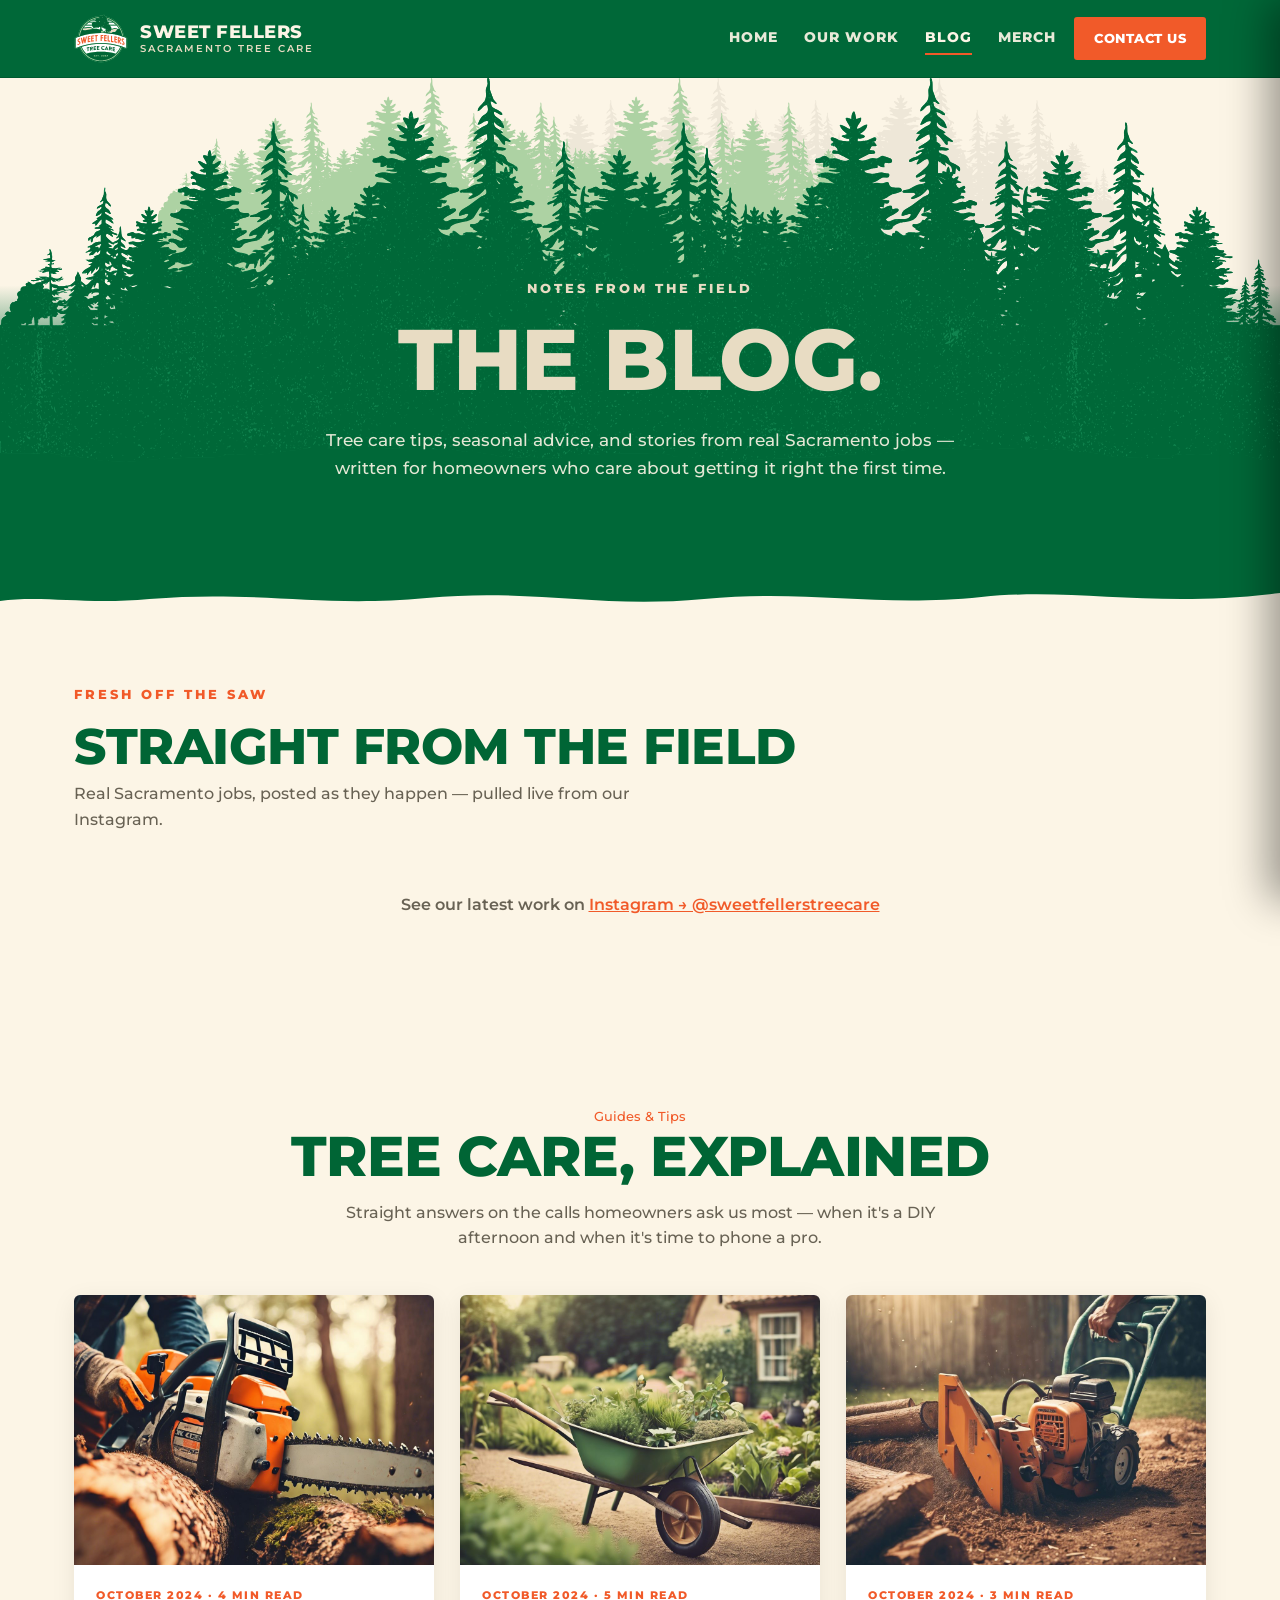
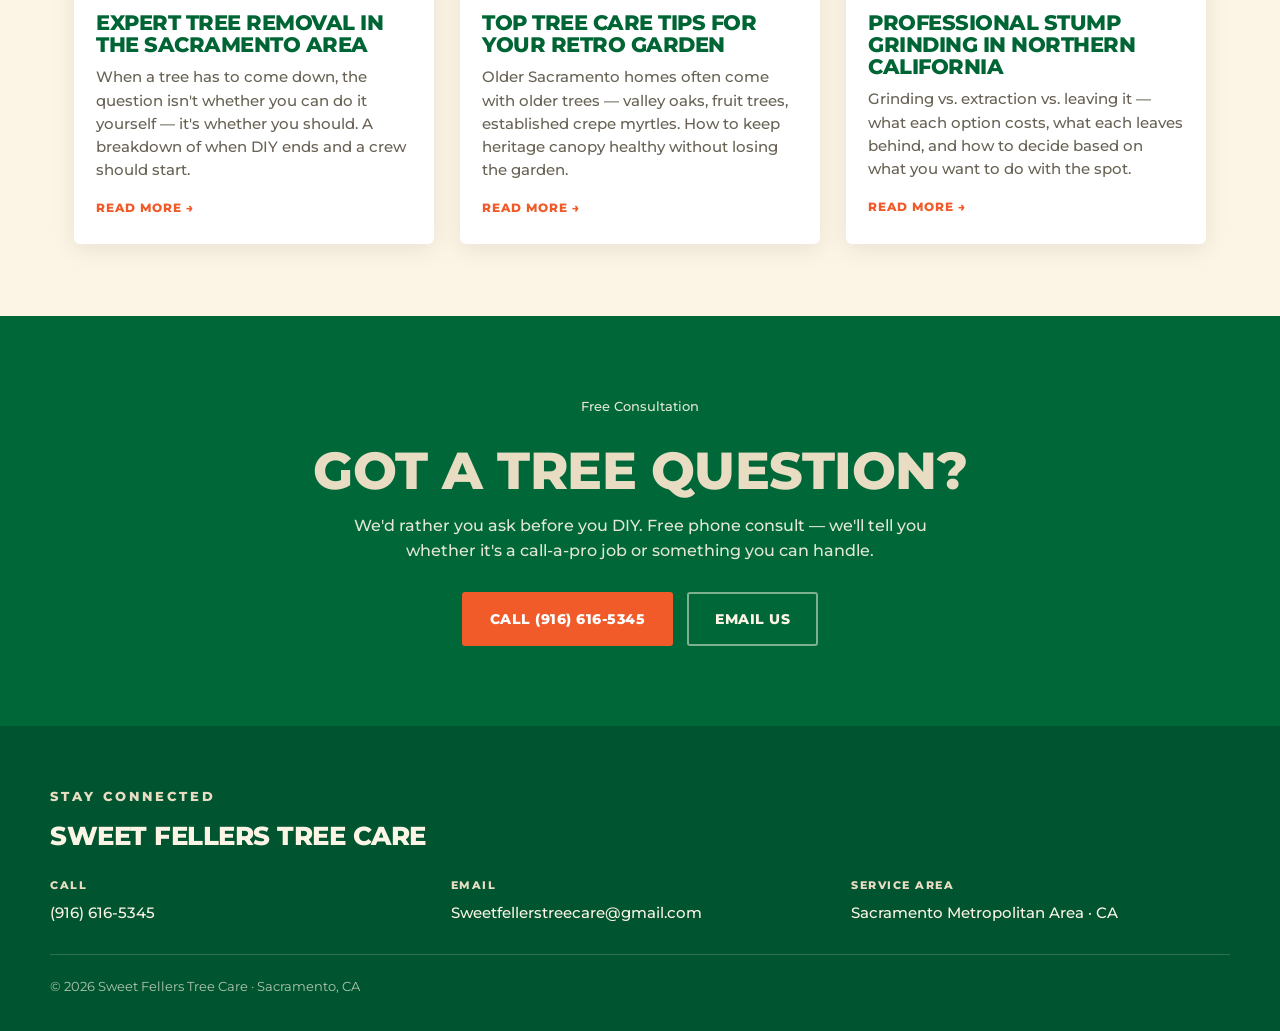
==== commit c20f41cc: "Trim blog Instagram header — drop redundant Follow + handle The Elfsight widget already shows the @s" ====
--- a/blog.html
+++ b/blog.html
@@ -42,15 +42,9 @@
 <!-- ── Instagram: live feed from @sweetfellerstreecare (Elfsight widget) ── -->
 <section class="sf-section sf-ig" aria-label="Latest from our Instagram">
   <div class="sf-ig__head">
-    <div>
-      <p class="sf-eyebrow">Fresh Off The Saw</p>
-      <h2>Straight From The Field</h2>
-      <p class="sub">Real Sacramento jobs, posted as they happen — pulled live from our Instagram, <span class="sf-ig__handle">@sweetfellerstreecare</span>.</p>
-    </div>
-    <a class="sf-ig__follow" href="https://www.instagram.com/sweetfellerstreecare/" target="_blank" rel="noopener">
-      <svg viewBox="0 0 24 24" aria-hidden="true"><path d="M7 2h10a5 5 0 0 1 5 5v10a5 5 0 0 1-5 5H7a5 5 0 0 1-5-5V7a5 5 0 0 1 5-5Zm0 2a3 3 0 0 0-3 3v10a3 3 0 0 0 3 3h10a3 3 0 0 0 3-3V7a3 3 0 0 0-3-3H7Zm5 3.5A4.5 4.5 0 1 1 12 16.5 4.5 4.5 0 0 1 12 7.5Zm0 2A2.5 2.5 0 1 0 12 14.5 2.5 2.5 0 0 0 12 9.5ZM17.5 6a1 1 0 1 1 0 2 1 1 0 0 1 0-2Z"/></svg>
-      Follow Us
-    </a>
+    <p class="sf-eyebrow">Fresh Off The Saw</p>
+    <h2>Straight From The Field</h2>
+    <p class="sub">Real Sacramento jobs, posted as they happen — pulled live from our Instagram.</p>
   </div>
   <!-- Elfsight Instagram Feed widget for @sweetfellerstreecare. To swap to a different
        feed later, replace the widget id below with a new one from the Elfsight dashboard.
--- a/assets/pages.css
+++ b/assets/pages.css
@@ -149,18 +149,11 @@
   font-size:30px;cursor:pointer;line-height:1}
 
 /* ── Instagram feed (Elfsight widget) + section header ─ */
-.sf-ig__head{display:flex;align-items:flex-end;justify-content:space-between;gap:18px;
-  flex-wrap:wrap;margin-bottom:30px}
+.sf-ig__head{margin-bottom:30px}
 .sf-ig__head .sf-eyebrow{color:var(--rust)}
 .sf-ig__head h2{font-size:clamp(28px,4.2vw,50px);color:var(--green-head)}
 .sf-ig__head .sub{text-transform:none;letter-spacing:0;font-weight:500;color:var(--ink);
   margin-top:8px;max-width:560px}
-.sf-ig__follow{display:inline-flex;align-items:center;gap:9px;background:var(--green);color:var(--cream);
-  font-weight:800;font-size:13px;text-transform:uppercase;letter-spacing:.5px;padding:12px 20px;
-  border-radius:3px;white-space:nowrap;transition:.15s}
-.sf-ig__follow:hover{background:var(--green-dark);color:var(--cream)}
-.sf-ig__follow svg{width:18px;height:18px;fill:currentColor}
-.sf-ig__handle{font-weight:600;opacity:.85}
 /* fallback link shown until the Elfsight widget loads (Elfsight replaces it) */
 .sf-ig__fallback{text-align:center;padding:30px 16px;font-weight:600;color:var(--ink)}
 .sf-ig__fallback a{color:var(--rust);text-decoration:underline}
@@ -170,5 +163,4 @@
   .sf-burger{display:flex}
   .sf-section{padding:54px 20px}
   .sf-hero{padding:64px 20px 74px}
-  .sf-ig__follow{padding:11px 16px}
 }
